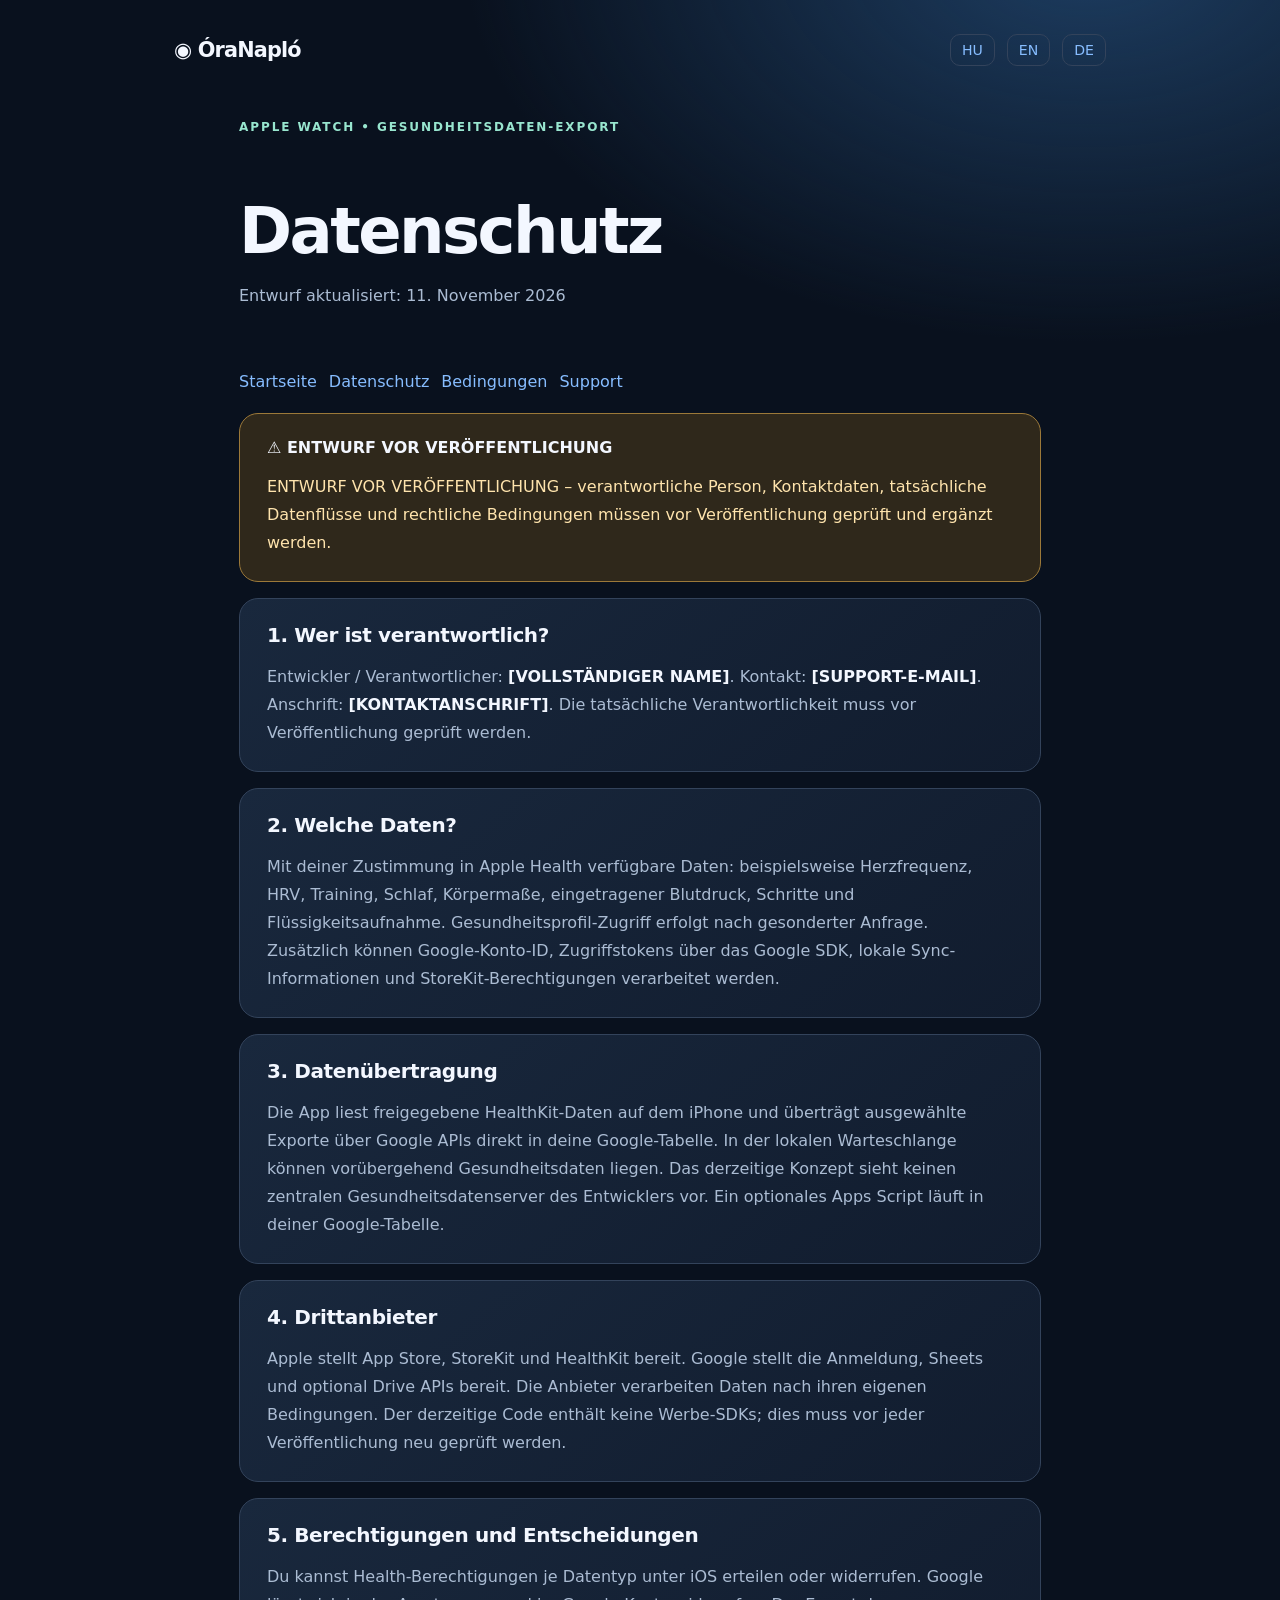
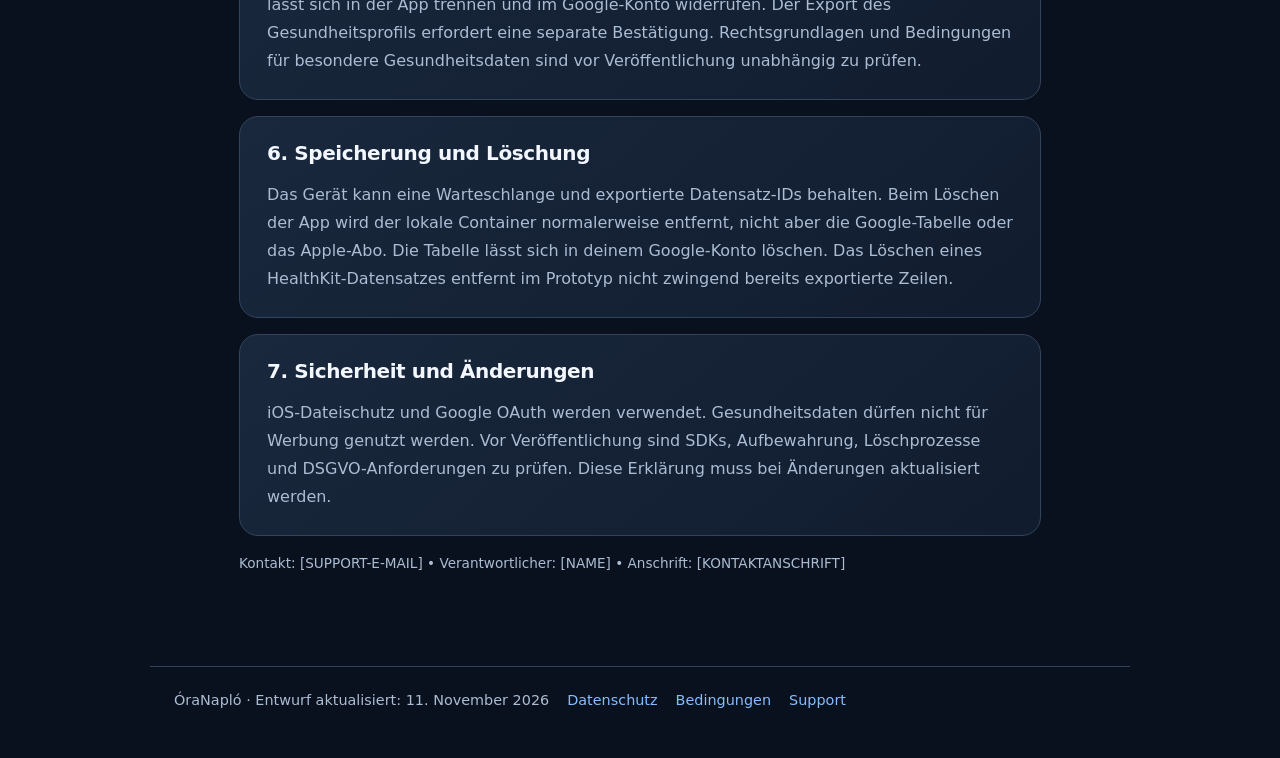
==== website/de/privacy.html @ f58a8a58 "OraNaplo forraskod frissitese (safe sync)" ====
<!doctype html><html lang="de"><head><meta charset="utf-8"><meta name="viewport" content="width=device-width,initial-scale=1"><meta name="description" content="ÓraNapló – Apple Health data export to your own Google Sheets"><title>Datenschutz · ÓraNapló</title><link rel="stylesheet" href="../style.css"></head><body><header><a class="logo" href="index.html">◉ ÓraNapló</a><nav class="lang"><a lang="hu" href="../hu/privacy.html">HU</a> <a lang="en" href="../en/privacy.html">EN</a> <a lang="de" href="../de/privacy.html">DE</a></nav></header><main><div class="eyebrow">APPLE WATCH • GESUNDHEITSDATEN-EXPORT</div><div class="hero"><h1>Datenschutz</h1><p>Entwurf aktualisiert: 11. November 2026</p></div><div class="actions"><a href="index.html">Startseite</a> <a href="privacy.html">Datenschutz</a> <a href="terms.html">Bedingungen</a> <a href="support.html">Support</a> </div><article class="warning"><strong>⚠ ENTWURF VOR VERÖFFENTLICHUNG</strong><p>ENTWURF VOR VERÖFFENTLICHUNG – verantwortliche Person, Kontaktdaten, tatsächliche Datenflüsse und rechtliche Bedingungen müssen vor Veröffentlichung geprüft und ergänzt werden.</p></article><article><h2>1. Wer ist verantwortlich?</h2><p>Entwickler / Verantwortlicher: <strong>[VOLLSTÄNDIGER NAME]</strong>. Kontakt: <strong>[SUPPORT-E-MAIL]</strong>. Anschrift: <strong>[KONTAKTANSCHRIFT]</strong>. Die tatsächliche Verantwortlichkeit muss vor Veröffentlichung geprüft werden.</p></article>
<article><h2>2. Welche Daten?</h2><p>Mit deiner Zustimmung in Apple Health verfügbare Daten: beispielsweise Herzfrequenz, HRV, Training, Schlaf, Körpermaße, eingetragener Blutdruck, Schritte und Flüssigkeitsaufnahme. Gesundheitsprofil-Zugriff erfolgt nach gesonderter Anfrage. Zusätzlich können Google-Konto-ID, Zugriffstokens über das Google SDK, lokale Sync-Informationen und StoreKit-Berechtigungen verarbeitet werden.</p></article>
<article><h2>3. Datenübertragung</h2><p>Die App liest freigegebene HealthKit-Daten auf dem iPhone und überträgt ausgewählte Exporte über Google APIs direkt in deine Google-Tabelle. In der lokalen Warteschlange können vorübergehend Gesundheitsdaten liegen. Das derzeitige Konzept sieht keinen zentralen Gesundheitsdatenserver des Entwicklers vor. Ein optionales Apps Script läuft in deiner Google-Tabelle.</p></article>
<article><h2>4. Drittanbieter</h2><p>Apple stellt App Store, StoreKit und HealthKit bereit. Google stellt die Anmeldung, Sheets und optional Drive APIs bereit. Die Anbieter verarbeiten Daten nach ihren eigenen Bedingungen. Der derzeitige Code enthält keine Werbe-SDKs; dies muss vor jeder Veröffentlichung neu geprüft werden.</p></article>
<article><h2>5. Berechtigungen und Entscheidungen</h2><p>Du kannst Health-Berechtigungen je Datentyp unter iOS erteilen oder widerrufen. Google lässt sich in der App trennen und im Google-Konto widerrufen. Der Export des Gesundheitsprofils erfordert eine separate Bestätigung. Rechtsgrundlagen und Bedingungen für besondere Gesundheitsdaten sind vor Veröffentlichung unabhängig zu prüfen.</p></article>
<article><h2>6. Speicherung und Löschung</h2><p>Das Gerät kann eine Warteschlange und exportierte Datensatz-IDs behalten. Beim Löschen der App wird der lokale Container normalerweise entfernt, nicht aber die Google-Tabelle oder das Apple-Abo. Die Tabelle lässt sich in deinem Google-Konto löschen. Das Löschen eines HealthKit-Datensatzes entfernt im Prototyp nicht zwingend bereits exportierte Zeilen.</p></article>
<article><h2>7. Sicherheit und Änderungen</h2><p>iOS-Dateischutz und Google OAuth werden verwendet. Gesundheitsdaten dürfen nicht für Werbung genutzt werden. Vor Veröffentlichung sind SDKs, Aufbewahrung, Löschprozesse und DSGVO-Anforderungen zu prüfen. Diese Erklärung muss bei Änderungen aktualisiert werden.</p></article><p class="footnote">Kontakt: [SUPPORT-E-MAIL] • Verantwortlicher: [NAME] • Anschrift: [KONTAKTANSCHRIFT]</p></main><footer><span>ÓraNapló · Entwurf aktualisiert: 11. November 2026</span><a href="privacy.html">Datenschutz</a><a href="terms.html">Bedingungen</a><a href="support.html">Support</a></footer></body></html>
---- website/style.css ----
@import url('https://fonts.googleapis.com/css2?family=DM+Sans:wght@400;500;600;700;800&display=swap');
:root{color-scheme:dark;--bg:#09111e;--card:#141f32;--line:#33435b;--white:#f3f7ff;--quiet:#abbcd3;--blue:#87bdff;--mint:#98e6cf}
*{box-sizing:border-box}html{font-family:system-ui,'DM Sans',-apple-system,BlinkMacSystemFont,Arial,sans-serif;background:var(--bg);color:var(--white)}body{margin:0;min-height:100vh;background:radial-gradient(ellipse 65% 22% at 85% -2%,#1d3d61 0%,transparent 75%),var(--bg)}a{color:var(--blue);text-decoration:none}a:hover{text-decoration:underline}p,li{color:var(--quiet);line-height:1.75}header{max-width:980px;margin:auto;padding:34px 24px;display:flex;justify-content:space-between;align-items:center;flex-wrap:wrap;gap:14px}.logo{font-weight:800;color:var(--white);letter-spacing:-.04em;font-size:1.3rem}.lang{display:flex;gap:12px;font-size:.88rem}.lang a{padding:7px 11px;border:1px solid var(--line);border-radius:10px}main{max-width:850px;margin:20px auto 90px;padding:0 24px}.eyebrow{font-size:.75rem;letter-spacing:.16em;text-transform:uppercase;color:var(--mint);font-weight:800}.hero{padding:42px 0 24px}h1{font-size:clamp(2.2rem,5vw,4rem);line-height:1.1;letter-spacing:-.04em;margin:20px 0 14px}h2{font-size:1.25rem;letter-spacing:-.02em;margin:0 0 15px}article{background:linear-gradient(140deg,#19283d,#111c2e);border:1px solid var(--line);border-radius:19px;margin:16px 0;padding:24px 27px}article p:last-child{margin-bottom:0}.footnote{font-size:.85rem}.warning{border-color:#9c7939;background:#2f281b}.warning p{color:#ffe4ad}.actions{display:flex;gap:12px;flex-wrap:wrap;margin:22px 0}.action{display:inline-block;border-radius:14px;padding:13px 18px;background:#233d5c;border:1px solid #44678b;color:#fff;font-weight:600}footer{border-top:1px solid var(--line);max-width:980px;margin:auto;padding:25px 24px 50px;display:flex;gap:18px;flex-wrap:wrap;align-items:center;color:var(--quiet);font-size:.9rem}code{background:#233149;padding:2px 5px;border-radius:5px;color:#d5e9ff}strong{color:var(--white)}@media(max-width:520px){header{padding-top:20px}article{padding:20px}main{padding:0 16px}}
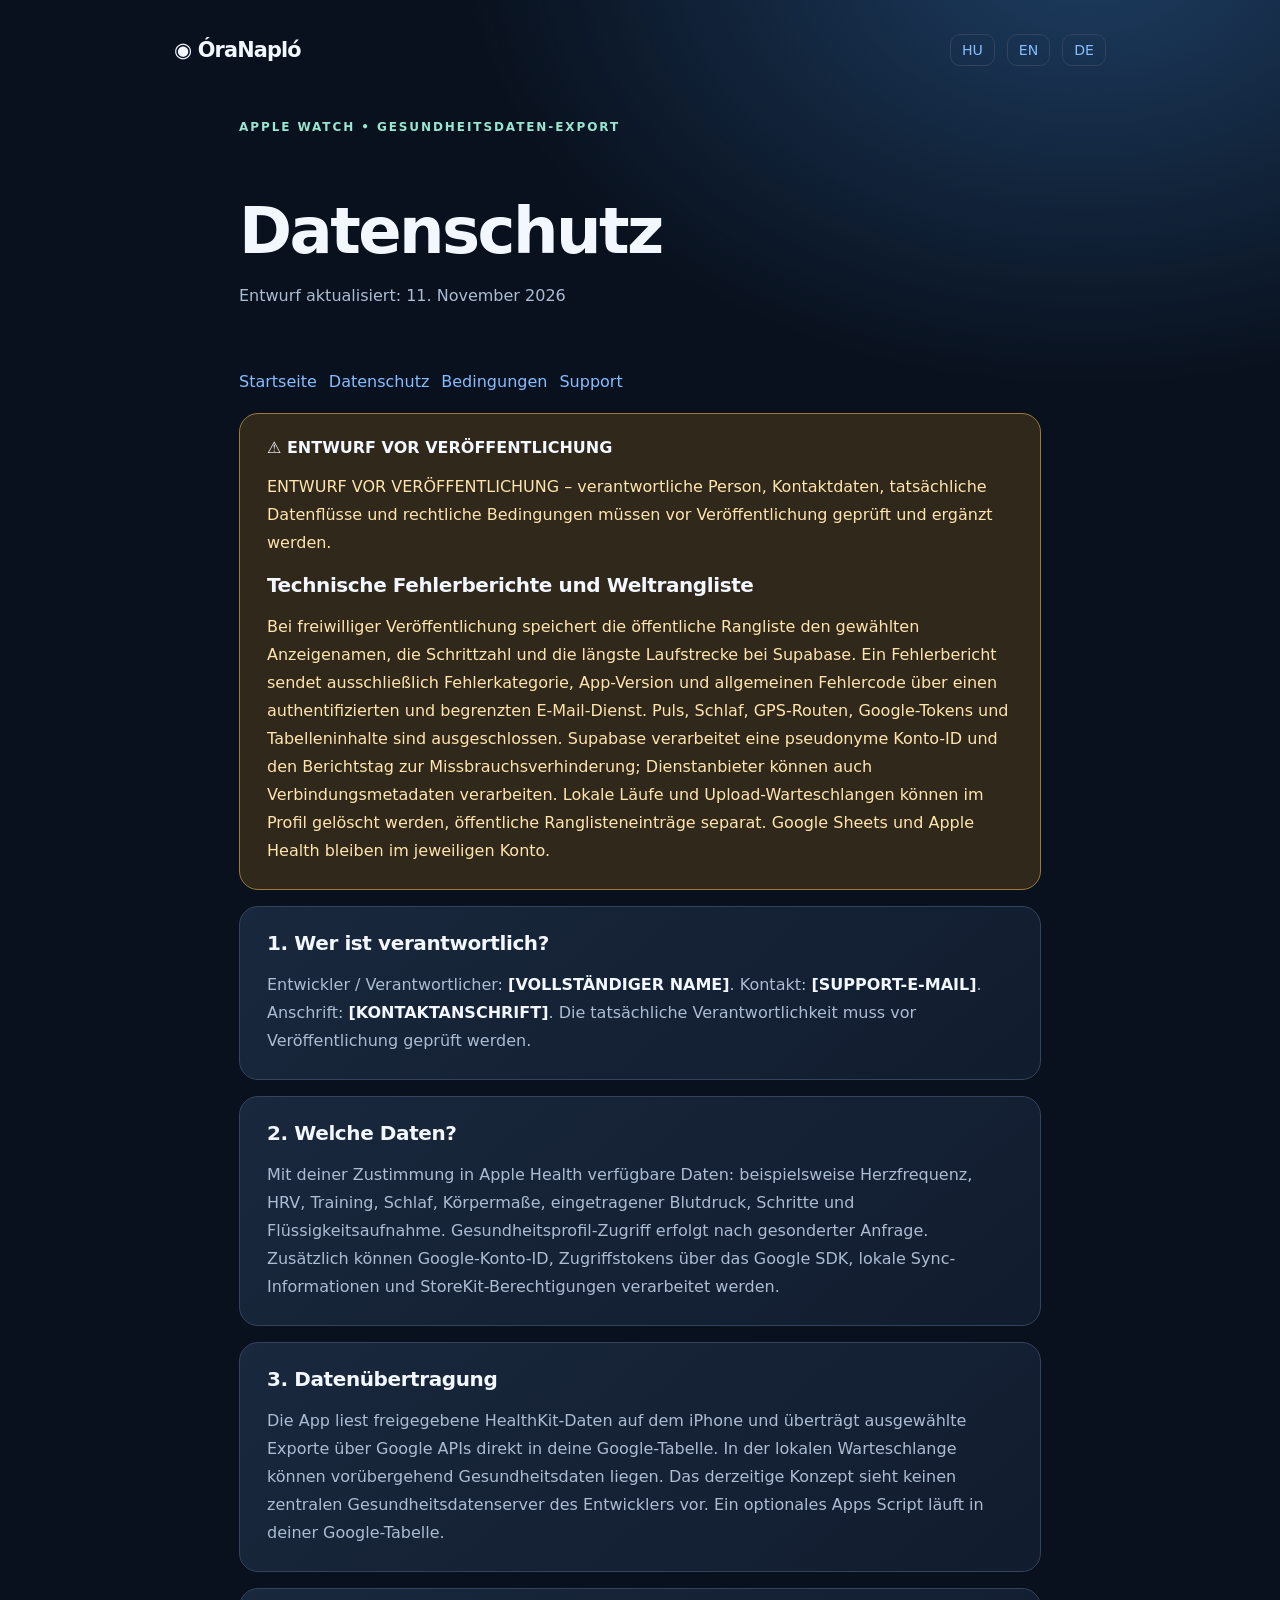
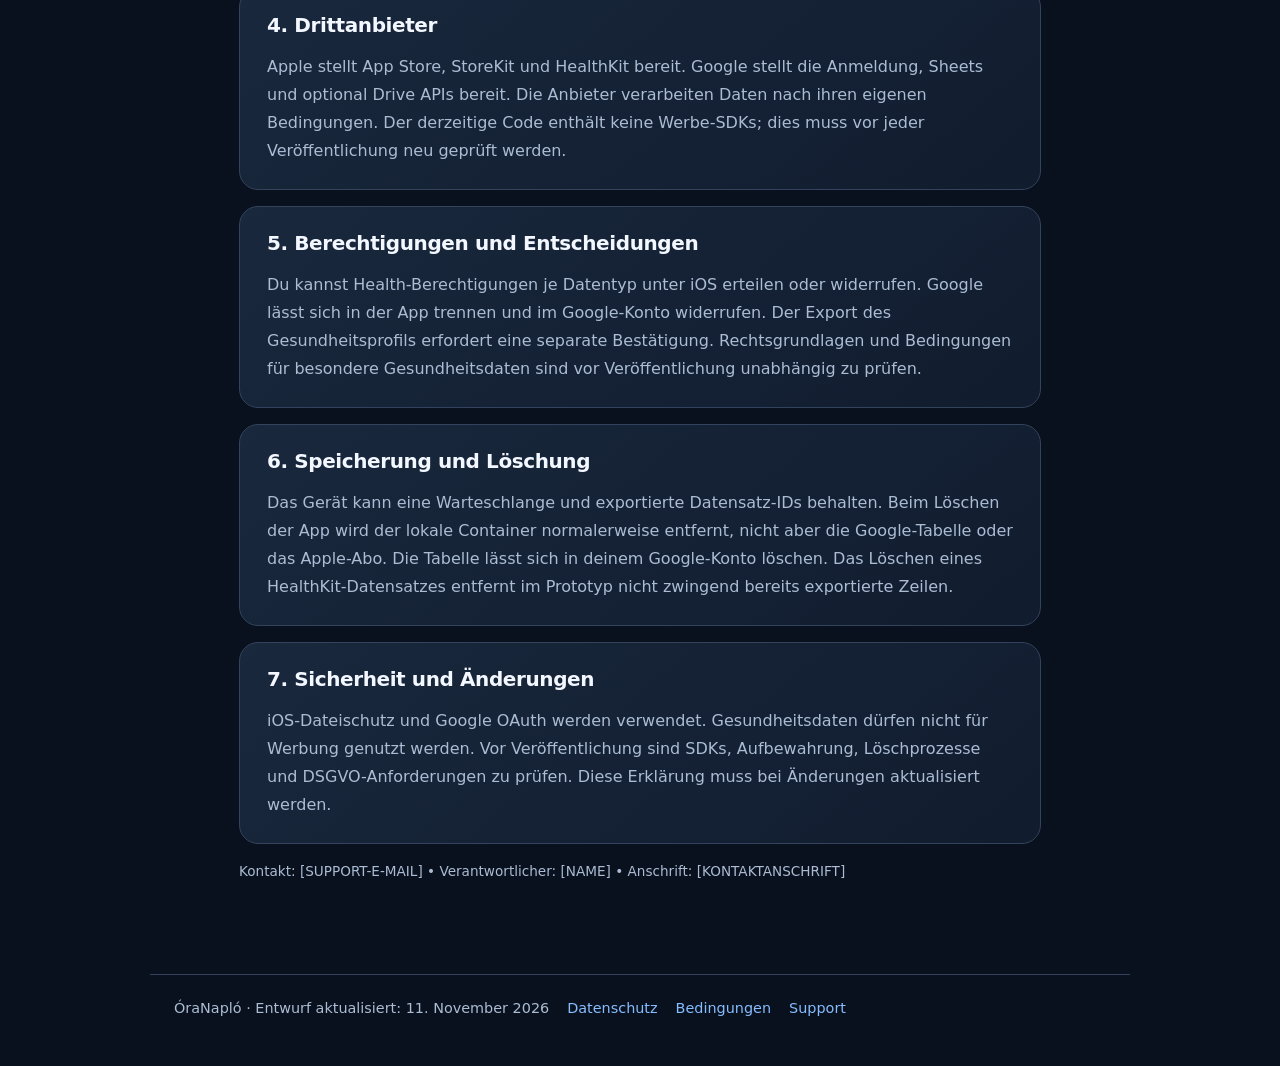
==== commit f1c22b12: "OraNaplo forraskod frissitese (safe sync)" ====
--- a/website/de/privacy.html
+++ b/website/de/privacy.html
@@ -1,4 +1,4 @@
-<!doctype html><html lang="de"><head><meta charset="utf-8"><meta name="viewport" content="width=device-width,initial-scale=1"><meta name="description" content="ÓraNapló – Apple Health data export to your own Google Sheets"><title>Datenschutz · ÓraNapló</title><link rel="stylesheet" href="../style.css"></head><body><header><a class="logo" href="index.html">◉ ÓraNapló</a><nav class="lang"><a lang="hu" href="../hu/privacy.html">HU</a> <a lang="en" href="../en/privacy.html">EN</a> <a lang="de" href="../de/privacy.html">DE</a></nav></header><main><div class="eyebrow">APPLE WATCH • GESUNDHEITSDATEN-EXPORT</div><div class="hero"><h1>Datenschutz</h1><p>Entwurf aktualisiert: 11. November 2026</p></div><div class="actions"><a href="index.html">Startseite</a> <a href="privacy.html">Datenschutz</a> <a href="terms.html">Bedingungen</a> <a href="support.html">Support</a> </div><article class="warning"><strong>⚠ ENTWURF VOR VERÖFFENTLICHUNG</strong><p>ENTWURF VOR VERÖFFENTLICHUNG – verantwortliche Person, Kontaktdaten, tatsächliche Datenflüsse und rechtliche Bedingungen müssen vor Veröffentlichung geprüft und ergänzt werden.</p></article><article><h2>1. Wer ist verantwortlich?</h2><p>Entwickler / Verantwortlicher: <strong>[VOLLSTÄNDIGER NAME]</strong>. Kontakt: <strong>[SUPPORT-E-MAIL]</strong>. Anschrift: <strong>[KONTAKTANSCHRIFT]</strong>. Die tatsächliche Verantwortlichkeit muss vor Veröffentlichung geprüft werden.</p></article>
+<!doctype html><html lang="de"><head><meta charset="utf-8"><meta name="viewport" content="width=device-width,initial-scale=1"><meta name="description" content="ÓraNapló – Apple Health data export to your own Google Sheets"><title>Datenschutz · ÓraNapló</title><link rel="stylesheet" href="../style.css"></head><body><header><a class="logo" href="index.html">◉ ÓraNapló</a><nav class="lang"><a lang="hu" href="../hu/privacy.html">HU</a> <a lang="en" href="../en/privacy.html">EN</a> <a lang="de" href="../de/privacy.html">DE</a></nav></header><main><div class="eyebrow">APPLE WATCH • GESUNDHEITSDATEN-EXPORT</div><div class="hero"><h1>Datenschutz</h1><p>Entwurf aktualisiert: 11. November 2026</p></div><div class="actions"><a href="index.html">Startseite</a> <a href="privacy.html">Datenschutz</a> <a href="terms.html">Bedingungen</a> <a href="support.html">Support</a> </div><article class="warning"><strong>⚠ ENTWURF VOR VERÖFFENTLICHUNG</strong><p>ENTWURF VOR VERÖFFENTLICHUNG – verantwortliche Person, Kontaktdaten, tatsächliche Datenflüsse und rechtliche Bedingungen müssen vor Veröffentlichung geprüft und ergänzt werden.</p><h2>Technische Fehlerberichte und Weltrangliste</h2><p>Bei freiwilliger Veröffentlichung speichert die öffentliche Rangliste den gewählten Anzeigenamen, die Schrittzahl und die längste Laufstrecke bei Supabase. Ein Fehlerbericht sendet ausschließlich Fehlerkategorie, App-Version und allgemeinen Fehlercode über einen authentifizierten und begrenzten E-Mail-Dienst. Puls, Schlaf, GPS-Routen, Google-Tokens und Tabelleninhalte sind ausgeschlossen. Supabase verarbeitet eine pseudonyme Konto-ID und den Berichtstag zur Missbrauchsverhinderung; Dienstanbieter können auch Verbindungsmetadaten verarbeiten. Lokale Läufe und Upload-Warteschlangen können im Profil gelöscht werden, öffentliche Ranglisteneinträge separat. Google Sheets und Apple Health bleiben im jeweiligen Konto.</p></article><article><h2>1. Wer ist verantwortlich?</h2><p>Entwickler / Verantwortlicher: <strong>[VOLLSTÄNDIGER NAME]</strong>. Kontakt: <strong>[SUPPORT-E-MAIL]</strong>. Anschrift: <strong>[KONTAKTANSCHRIFT]</strong>. Die tatsächliche Verantwortlichkeit muss vor Veröffentlichung geprüft werden.</p></article>
 <article><h2>2. Welche Daten?</h2><p>Mit deiner Zustimmung in Apple Health verfügbare Daten: beispielsweise Herzfrequenz, HRV, Training, Schlaf, Körpermaße, eingetragener Blutdruck, Schritte und Flüssigkeitsaufnahme. Gesundheitsprofil-Zugriff erfolgt nach gesonderter Anfrage. Zusätzlich können Google-Konto-ID, Zugriffstokens über das Google SDK, lokale Sync-Informationen und StoreKit-Berechtigungen verarbeitet werden.</p></article>
 <article><h2>3. Datenübertragung</h2><p>Die App liest freigegebene HealthKit-Daten auf dem iPhone und überträgt ausgewählte Exporte über Google APIs direkt in deine Google-Tabelle. In der lokalen Warteschlange können vorübergehend Gesundheitsdaten liegen. Das derzeitige Konzept sieht keinen zentralen Gesundheitsdatenserver des Entwicklers vor. Ein optionales Apps Script läuft in deiner Google-Tabelle.</p></article>
 <article><h2>4. Drittanbieter</h2><p>Apple stellt App Store, StoreKit und HealthKit bereit. Google stellt die Anmeldung, Sheets und optional Drive APIs bereit. Die Anbieter verarbeiten Daten nach ihren eigenen Bedingungen. Der derzeitige Code enthält keine Werbe-SDKs; dies muss vor jeder Veröffentlichung neu geprüft werden.</p></article>
